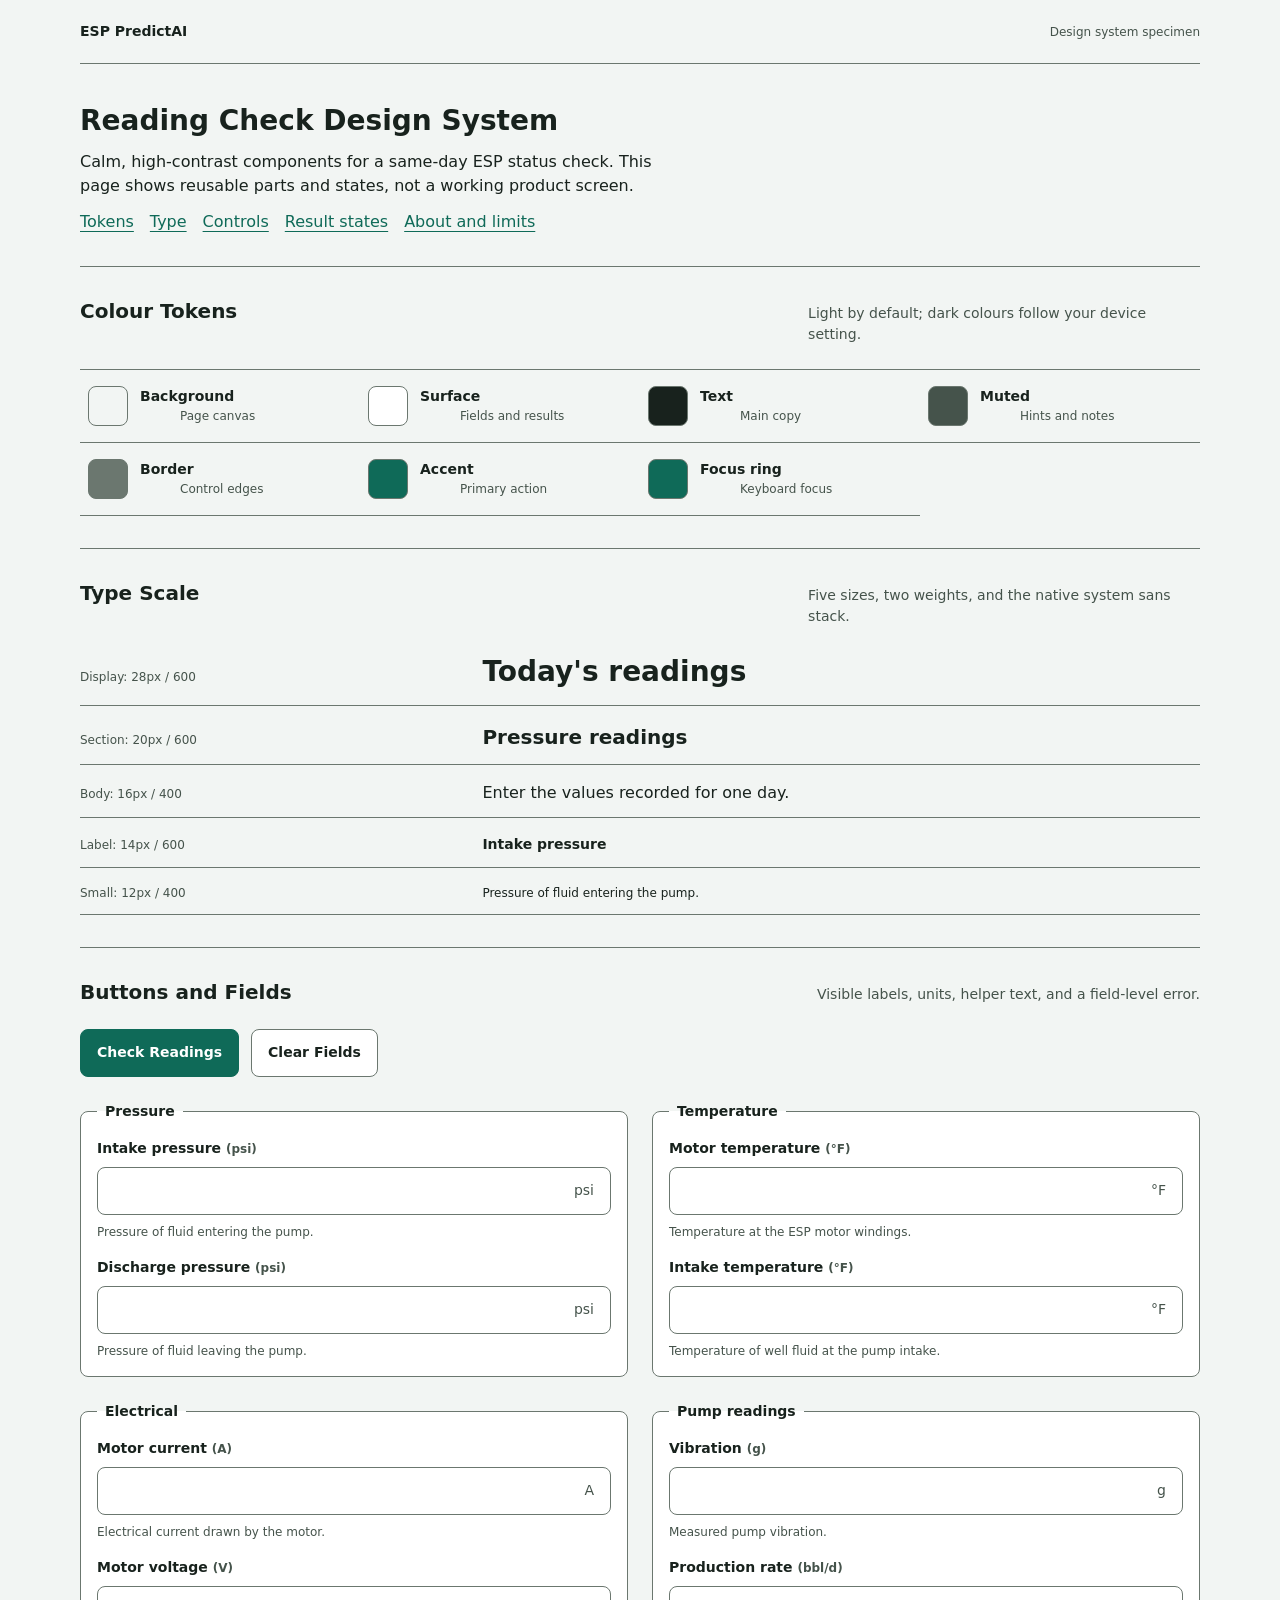
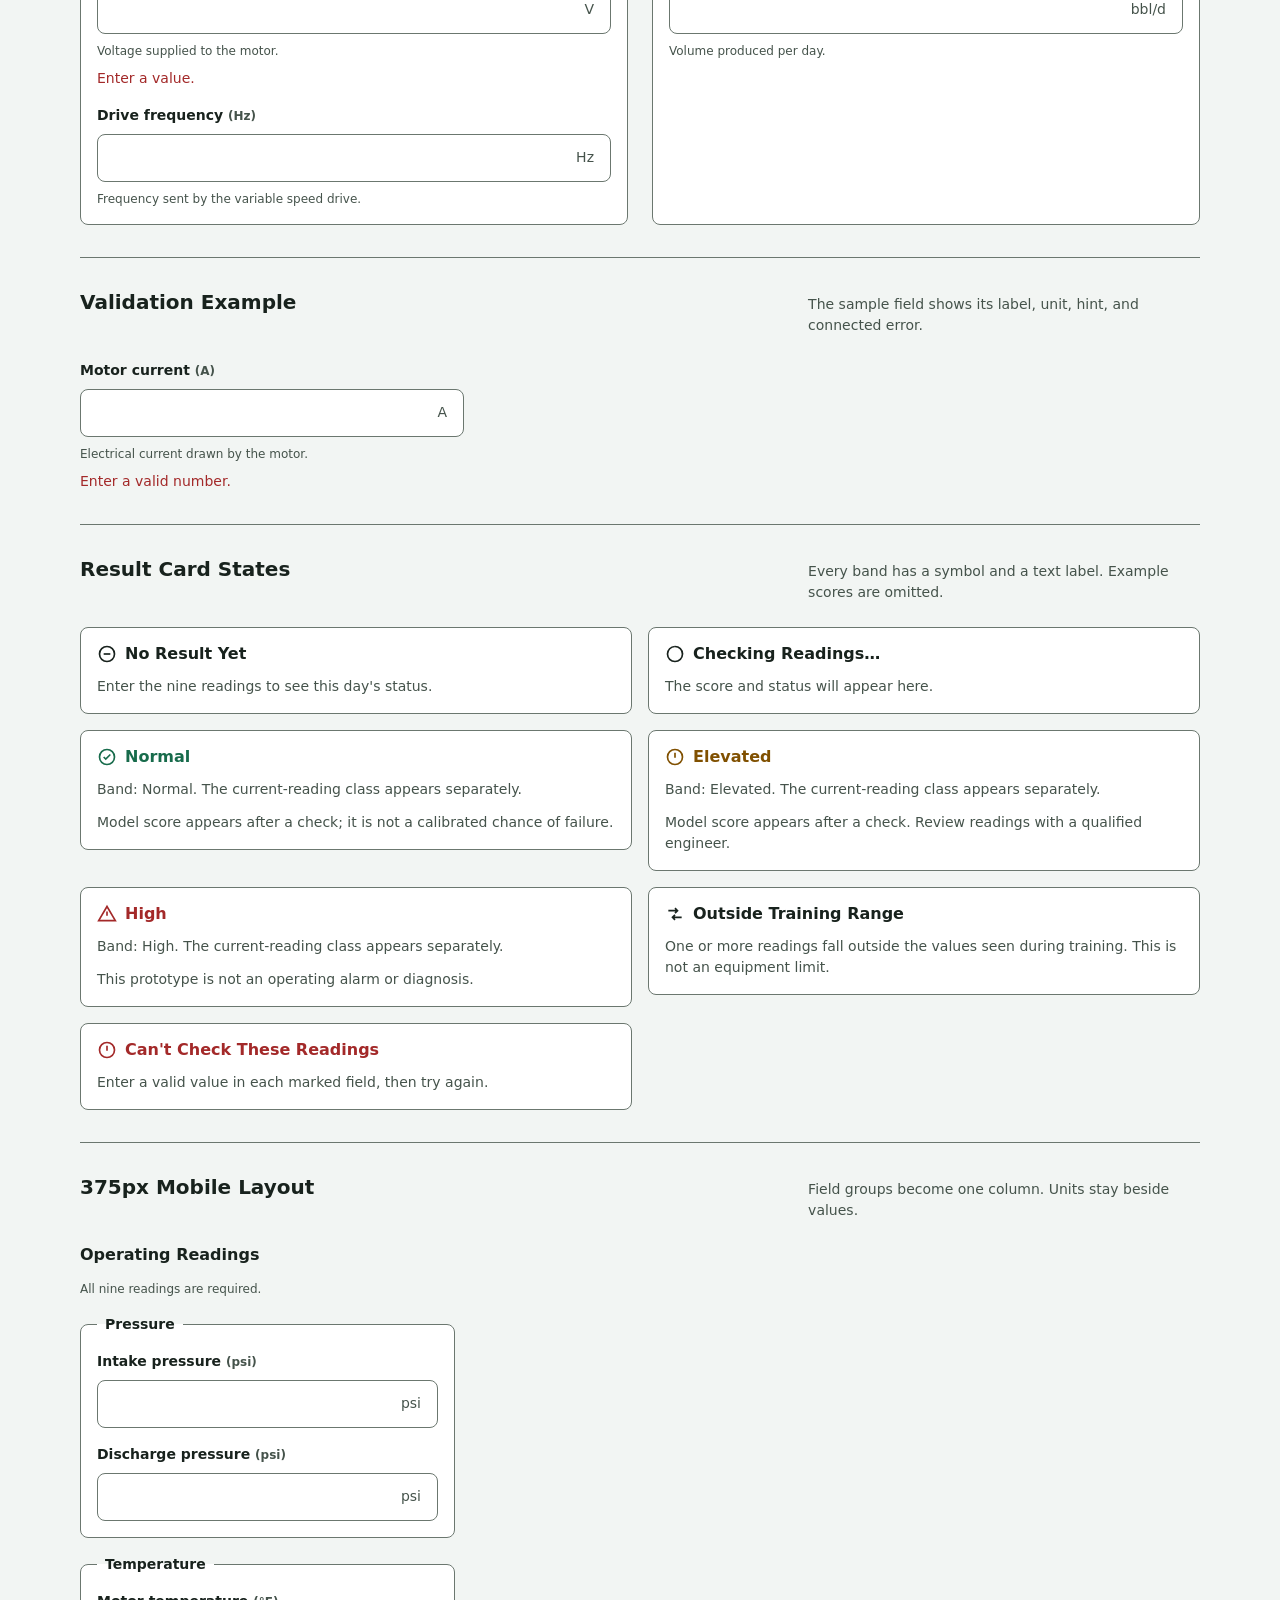
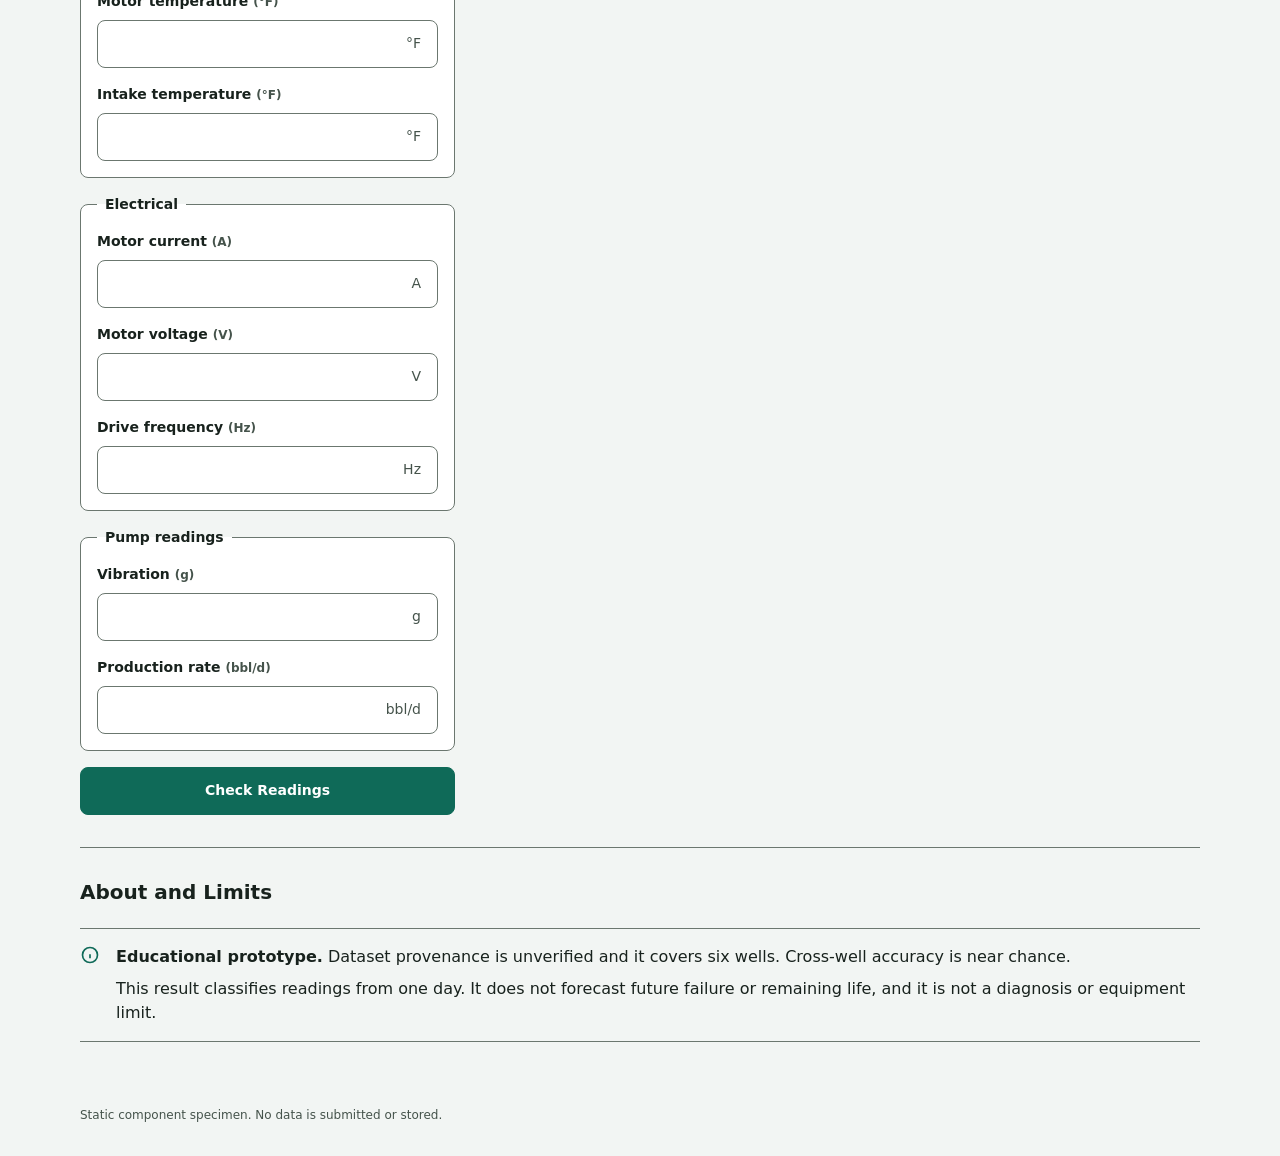
==== design-system/index.html @ 6d15f0f8 "Add ESP PredictAI design system" ====
<!doctype html>
<html lang="en">
<head>
  <meta charset="utf-8">
  <meta name="viewport" content="width=device-width, initial-scale=1">
  <meta name="theme-color" content="#F2F5F3" media="(prefers-color-scheme: light)">
  <meta name="theme-color" content="#121A16" media="(prefers-color-scheme: dark)">
  <title>ESP PredictAI design system</title>
  <link rel="stylesheet" href="tokens.css">
  <style>
    *,
    *::before,
    *::after {
      box-sizing: border-box;
    }

    html {
      min-width: 0;
      overflow-x: clip;
      scroll-behavior: auto;
    }

    body {
      min-width: 0;
      overflow-x: clip;
      margin: 0;
      background: var(--color-background);
      color: var(--color-text);
      font-family: var(--font-sans);
      font-size: var(--text-body);
      font-weight: var(--weight-regular);
      line-height: var(--leading-body);
    }

    a {
      color: var(--color-accent);
      text-underline-offset: var(--space-1);
    }

    a:hover {
      text-decoration-thickness: 2px;
    }

    .skip-link {
      position: absolute;
      z-index: 1;
      top: var(--space-2);
      left: var(--space-2);
      padding: var(--space-2) var(--space-3);
      border: var(--border-width) solid var(--color-border);
      border-radius: var(--radius-control);
      background: var(--color-surface);
      color: var(--color-text);
      transform: translateY(-160%);
    }

    .skip-link:focus-visible {
      transform: translateY(0);
    }

    a:focus-visible,
    button:focus-visible,
    input:focus-visible {
      outline: var(--focus-width) solid var(--color-focus-ring);
      outline-offset: var(--focus-offset);
    }

    h1,
    h2,
    h3,
    p {
      margin: 0;
    }

    strong {
      font-weight: var(--weight-semibold);
    }

    h1,
    h2,
    h3 {
      min-width: 0;
      overflow-wrap: break-word;
      font-weight: var(--weight-semibold);
      line-height: var(--leading-tight);
      text-wrap: balance;
    }

    h1 {
      font-size: var(--text-display);
    }

    h2 {
      font-size: var(--text-section);
    }

    h3 {
      font-size: var(--text-body);
    }

    .page-shell {
      width: min(100% - var(--space-8), 70rem);
      margin-inline: auto;
    }

    .site-header {
      display: flex;
      align-items: center;
      justify-content: space-between;
      gap: var(--space-4);
      min-height: 4rem;
      border-bottom: var(--border-width) solid var(--color-border);
    }

    .wordmark {
      color: var(--color-text);
      font-size: var(--text-label);
      font-weight: var(--weight-semibold);
      text-decoration: none;
    }

    .specimen-nav {
      display: flex;
      flex-wrap: wrap;
      gap: var(--space-4);
    }

    .header-note,
    .section-note,
    .hint,
    .token-value {
      color: var(--color-muted);
      font-size: var(--text-small);
    }

    .intro {
      display: grid;
      gap: var(--space-3);
      max-width: 42rem;
      padding-block: var(--space-10) var(--space-8);
    }

    .intro p {
      max-width: 60ch;
    }

    .section {
      padding-block: var(--space-8);
      border-top: var(--border-width) solid var(--color-border);
    }

    .section-heading {
      display: flex;
      align-items: baseline;
      justify-content: space-between;
      gap: var(--space-4);
      margin-bottom: var(--space-6);
    }

    .section-heading p {
      max-width: 44ch;
      color: var(--color-muted);
      font-size: var(--text-label);
    }

    .token-list {
      display: grid;
      grid-template-columns: repeat(4, minmax(0, 1fr));
      margin: 0;
      border-top: var(--border-width) solid var(--color-border);
    }

    .token-item {
      display: grid;
      grid-template-columns: 2.5rem minmax(0, 1fr);
      align-items: center;
      gap: var(--space-3);
      min-width: 0;
      padding: var(--space-4) var(--space-2);
      border-bottom: var(--border-width) solid var(--color-border);
    }

    .swatch {
      width: 2.5rem;
      aspect-ratio: 1;
      border: var(--border-width) solid var(--color-border);
      border-radius: var(--radius-control);
      background: var(--swatch-color);
    }

    .token-name {
      display: block;
      font-size: var(--text-label);
      font-weight: var(--weight-semibold);
      overflow-wrap: break-word;
    }

    .type-list {
      display: grid;
      gap: var(--space-4);
      margin: 0;
      padding: 0;
      list-style: none;
    }

    .type-row {
      display: grid;
      grid-template-columns: minmax(7rem, 0.7fr) minmax(0, 1.3fr);
      align-items: baseline;
      gap: var(--space-4);
      padding-bottom: var(--space-3);
      border-bottom: var(--border-width) solid var(--color-border);
    }

    .type-meta {
      color: var(--color-muted);
      font-size: var(--text-small);
    }

    .sample-display { font-size: var(--text-display); font-weight: var(--weight-semibold); }
    .sample-section { font-size: var(--text-section); font-weight: var(--weight-semibold); }
    .sample-body { font-size: var(--text-body); font-weight: var(--weight-regular); }
    .sample-label { font-size: var(--text-label); font-weight: var(--weight-semibold); }
    .sample-small { font-size: var(--text-small); font-weight: var(--weight-regular); }

    .button-row {
      display: flex;
      flex-wrap: wrap;
      gap: var(--space-3);
    }

    .button {
      display: inline-flex;
      align-items: center;
      justify-content: center;
      min-height: 3rem;
      padding: var(--space-3) var(--space-4);
      border: var(--border-width) solid var(--color-border);
      border-radius: var(--radius-control);
      background: var(--color-surface);
      color: var(--color-text);
      font: var(--weight-semibold) var(--text-label)/var(--leading-body) var(--font-sans);
      text-align: center;
      text-decoration: none;
      cursor: pointer;
      transition: background-color var(--motion-fast) var(--ease-standard),
        border-color var(--motion-fast) var(--ease-standard);
      touch-action: manipulation;
      -webkit-tap-highlight-color: transparent;
    }

    .button:hover {
      border-color: var(--color-text);
      background: var(--color-background);
    }

    .button:active {
      border-color: var(--color-text);
      transform: translateY(1px);
    }

    .button--primary {
      border-color: var(--color-accent);
      background: var(--color-accent);
      color: var(--color-on-accent);
    }

    .button--primary:hover {
      border-color: var(--color-text);
      background: var(--color-accent);
    }

    .field-groups {
      display: grid;
      grid-template-columns: repeat(2, minmax(0, 1fr));
      gap: var(--space-6);
    }

    .field-group {
      min-width: 0;
      margin: 0;
      padding: var(--space-4);
      border: var(--border-width) solid var(--color-border);
      border-radius: var(--radius-surface);
      background: var(--color-surface);
    }

    .field-group legend {
      padding-inline: var(--space-2);
      font-size: var(--text-label);
      font-weight: var(--weight-semibold);
    }

    .group-fields {
      display: grid;
      gap: var(--space-4);
    }

    .field {
      display: grid;
      gap: var(--space-2);
      min-width: 0;
    }

    .field label {
      font-size: var(--text-label);
      font-weight: var(--weight-semibold);
    }

    .unit-control {
      display: grid;
      grid-template-columns: minmax(0, 1fr) auto;
      align-items: center;
      min-height: 3rem;
      border: var(--border-width) solid var(--color-border);
      border-radius: var(--radius-control);
      background: var(--color-surface);
    }

    .unit-control:focus-within {
      border-color: var(--color-focus-ring);
    }

    .unit-control input {
      width: 100%;
      min-width: 0;
      height: 100%;
      padding: var(--space-3) var(--space-4);
      border: 0;
      border-radius: var(--radius-control);
      outline: 0;
      background: transparent;
      color: var(--color-text);
      font: var(--weight-regular) var(--text-body)/var(--leading-body) var(--font-sans);
      font-variant-numeric: tabular-nums;
    }

    .unit-control input:focus-visible {
      outline: var(--focus-width) solid var(--color-focus-ring);
      outline-offset: calc(-1 * var(--focus-width));
    }

    .unit {
      padding-inline: var(--space-4);
      color: var(--color-muted);
      font-size: var(--text-label);
    }

    .field-error {
      color: var(--color-error);
      font-size: var(--text-label);
    }

    .field-error:empty {
      display: none;
    }

    .risk-list {
      display: grid;
      grid-template-columns: repeat(2, minmax(0, 1fr));
      gap: var(--space-4);
      margin: 0;
      padding: 0;
      list-style: none;
    }

    .result-state {
      display: grid;
      gap: var(--space-3);
      min-width: 0;
      padding: var(--space-4);
      border: var(--border-width) solid var(--color-border);
      border-radius: var(--radius-surface);
      background: var(--color-surface);
    }

    .state-heading {
      display: flex;
      align-items: center;
      gap: var(--space-2);
    }

    .state-heading svg,
    .state-icon {
      flex: 0 0 auto;
      width: 1.25rem;
      height: 1.25rem;
    }

    .state-copy {
      color: var(--color-muted);
      font-size: var(--text-label);
    }

    .risk--normal .state-heading { color: var(--color-risk-normal); }
    .risk--elevated .state-heading { color: var(--color-risk-elevated); }
    .risk--high .state-heading { color: var(--color-risk-high); }
    .state-heading h3 { color: currentColor; }

    .loading-icon {
      animation: turn 900ms linear infinite;
      transform-origin: center;
    }

    @keyframes turn {
      to { transform: rotate(1turn); }
    }

    .notice {
      display: grid;
      grid-template-columns: 1.5rem minmax(0, 1fr);
      align-items: start;
      gap: var(--space-3);
      padding-block: var(--space-4);
      border-top: var(--border-width) solid var(--color-border);
      border-bottom: var(--border-width) solid var(--color-border);
    }

    .notice svg {
      width: 1.25rem;
      height: 1.25rem;
      color: var(--color-accent);
    }

    .notice p + p {
      margin-top: var(--space-2);
    }

    .mobile-preview {
      width: min(100%, 23.4375rem);
    }

    .mobile-preview-inner {
      display: grid;
      gap: var(--space-4);
    }

    .state-heading--error {
      color: var(--color-error);
    }

    .mobile-preview .field-groups {
      grid-template-columns: minmax(0, 1fr);
      gap: var(--space-4);
    }

    .footer-note {
      padding-block: var(--space-8);
      color: var(--color-muted);
      font-size: var(--text-small);
    }

    @media (max-width: 48rem) {
      .token-list {
        grid-template-columns: repeat(2, minmax(0, 1fr));
      }

      .section-heading {
        align-items: start;
        flex-direction: column;
      }
    }

    @media (max-width: 40rem) {
      .page-shell {
        width: min(100% - var(--space-6), 70rem);
      }

      .site-header {
        align-items: start;
        flex-direction: column;
        justify-content: center;
        gap: var(--space-1);
        min-height: 4.5rem;
      }

      .intro {
        padding-block: var(--space-8) var(--space-6);
      }

      .field-groups,
      .risk-list {
        grid-template-columns: minmax(0, 1fr);
      }

      .type-row {
        grid-template-columns: minmax(0, 1fr);
        gap: var(--space-1);
      }
    }

    @media (prefers-reduced-motion: reduce) {
      *,
      *::before,
      *::after {
        scroll-behavior: auto !important;
        animation-duration: 0.01ms !important;
        animation-iteration-count: 1 !important;
        transition-duration: 0.01ms !important;
      }
    }
  </style>
</head>
<body>
  <a class="skip-link" href="#main">Skip to main content</a>
  <header class="site-header page-shell">
    <a class="wordmark" href="#main">ESP PredictAI</a>
    <p class="header-note">Design system specimen</p>
  </header>

  <main id="main" class="page-shell">
    <section class="intro" aria-labelledby="page-title">
      <h1 id="page-title">Reading Check Design System</h1>
      <p>Calm, high-contrast components for a same-day ESP status check. This page shows reusable parts and states, not a working product screen.</p>
      <nav class="specimen-nav" aria-label="Specimen sections">
        <a href="#tokens">Tokens</a><a href="#type">Type</a><a href="#controls">Controls</a><a href="#results">Result states</a><a href="#limits">About and limits</a>
      </nav>
    </section>

    <section id="tokens" class="section" aria-labelledby="tokens-title">
      <div class="section-heading">
        <h2 id="tokens-title">Colour Tokens</h2>
        <p>Light by default; dark colours follow your device setting.</p>
      </div>
      <dl class="token-list">
        <div class="token-item"><span class="swatch" style="--swatch-color:var(--color-background)" aria-hidden="true"></span><div><dt class="token-name">Background</dt><dd class="token-value">Page canvas</dd></div></div>
        <div class="token-item"><span class="swatch" style="--swatch-color:var(--color-surface)" aria-hidden="true"></span><div><dt class="token-name">Surface</dt><dd class="token-value">Fields and results</dd></div></div>
        <div class="token-item"><span class="swatch" style="--swatch-color:var(--color-text)" aria-hidden="true"></span><div><dt class="token-name">Text</dt><dd class="token-value">Main copy</dd></div></div>
        <div class="token-item"><span class="swatch" style="--swatch-color:var(--color-muted)" aria-hidden="true"></span><div><dt class="token-name">Muted</dt><dd class="token-value">Hints and notes</dd></div></div>
        <div class="token-item"><span class="swatch" style="--swatch-color:var(--color-border)" aria-hidden="true"></span><div><dt class="token-name">Border</dt><dd class="token-value">Control edges</dd></div></div>
        <div class="token-item"><span class="swatch" style="--swatch-color:var(--color-accent)" aria-hidden="true"></span><div><dt class="token-name">Accent</dt><dd class="token-value">Primary action</dd></div></div>
        <div class="token-item"><span class="swatch" style="--swatch-color:var(--color-focus-ring)" aria-hidden="true"></span><div><dt class="token-name">Focus ring</dt><dd class="token-value">Keyboard focus</dd></div></div>
      </dl>
    </section>

    <section id="type" class="section" aria-labelledby="type-title">
      <div class="section-heading">
        <h2 id="type-title">Type Scale</h2>
        <p>Five sizes, two weights, and the native system sans stack.</p>
      </div>
      <ul class="type-list">
        <li class="type-row"><span class="type-meta">Display: 28px / 600</span><span class="sample-display">Today's readings</span></li>
        <li class="type-row"><span class="type-meta">Section: 20px / 600</span><span class="sample-section">Pressure readings</span></li>
        <li class="type-row"><span class="type-meta">Body: 16px / 400</span><span class="sample-body">Enter the values recorded for one day.</span></li>
        <li class="type-row"><span class="type-meta">Label: 14px / 600</span><span class="sample-label">Intake pressure</span></li>
        <li class="type-row"><span class="type-meta">Small: 12px / 400</span><span class="sample-small">Pressure of fluid entering the pump.</span></li>
      </ul>
    </section>

    <section id="controls" class="section" aria-labelledby="controls-title">
      <div class="section-heading">
        <h2 id="controls-title">Buttons and Fields</h2>
        <p>Visible labels, units, helper text, and a field-level error.</p>
      </div>
      <div class="button-row" aria-label="Button examples">
        <button class="button button--primary" type="button">Check Readings</button>
        <button class="button" type="button">Clear Fields</button>
      </div>

      <div class="field-groups" style="margin-top:var(--space-6)">
        <fieldset class="field-group">
          <legend>Pressure</legend>
          <div class="group-fields">
            <div class="field">
              <label for="intake-pressure">Intake pressure <span class="hint">(psi)</span></label>
              <div class="unit-control"><input id="intake-pressure" name="intake_pressure" type="number" inputmode="decimal" step="any" autocomplete="off" required aria-required="true" aria-describedby="intake-hint"><span class="unit" aria-hidden="true">psi</span></div>
              <p class="hint" id="intake-hint">Pressure of fluid entering the pump.</p>
            </div>
            <div class="field">
              <label for="discharge-pressure">Discharge pressure <span class="hint">(psi)</span></label>
              <div class="unit-control"><input id="discharge-pressure" name="discharge_pressure" type="number" inputmode="decimal" step="any" autocomplete="off" required aria-required="true" aria-describedby="discharge-hint"><span class="unit" aria-hidden="true">psi</span></div>
              <p class="hint" id="discharge-hint">Pressure of fluid leaving the pump.</p>
            </div>
          </div>
        </fieldset>

        <fieldset class="field-group">
          <legend>Temperature</legend>
          <div class="group-fields">
            <div class="field">
              <label for="motor-temperature">Motor temperature <span class="hint">(°F)</span></label>
              <div class="unit-control"><input id="motor-temperature" name="motor_temperature" type="number" inputmode="decimal" step="any" autocomplete="off" required aria-required="true" aria-describedby="motor-temp-hint"><span class="unit" aria-hidden="true">°F</span></div>
              <p class="hint" id="motor-temp-hint">Temperature at the ESP motor windings.</p>
            </div>
            <div class="field">
              <label for="intake-temperature">Intake temperature <span class="hint">(°F)</span></label>
              <div class="unit-control"><input id="intake-temperature" name="intake_temperature" type="number" inputmode="decimal" step="any" autocomplete="off" required aria-required="true" aria-describedby="intake-temp-hint"><span class="unit" aria-hidden="true">°F</span></div>
              <p class="hint" id="intake-temp-hint">Temperature of well fluid at the pump intake.</p>
            </div>
          </div>
        </fieldset>

        <fieldset class="field-group">
          <legend>Electrical</legend>
          <div class="group-fields">
            <div class="field">
              <label for="motor-current">Motor current <span class="hint">(A)</span></label>
              <div class="unit-control"><input id="motor-current" name="motor_amps" type="number" inputmode="decimal" step="any" autocomplete="off" required aria-required="true" aria-describedby="motor-current-hint"><span class="unit" aria-hidden="true">A</span></div>
              <p class="hint" id="motor-current-hint">Electrical current drawn by the motor.</p>
            </div>
            <div class="field">
              <label for="motor-voltage">Motor voltage <span class="hint">(V)</span></label>
              <div class="unit-control"><input id="motor-voltage" name="motor_volt" type="number" inputmode="decimal" step="any" autocomplete="off" required aria-required="true" aria-invalid="true" aria-describedby="motor-voltage-hint motor-voltage-error"><span class="unit" aria-hidden="true">V</span></div>
              <p class="hint" id="motor-voltage-hint">Voltage supplied to the motor.</p>
              <p class="field-error" id="motor-voltage-error">Enter a value.</p>
            </div>
            <div class="field">
              <label for="frequency">Drive frequency <span class="hint">(Hz)</span></label>
              <div class="unit-control"><input id="frequency" name="frequency" type="number" inputmode="decimal" step="any" autocomplete="off" required aria-required="true" aria-describedby="frequency-hint"><span class="unit" aria-hidden="true">Hz</span></div>
              <p class="hint" id="frequency-hint">Frequency sent by the variable speed drive.</p>
            </div>
          </div>
        </fieldset>

        <fieldset class="field-group">
          <legend>Pump readings</legend>
          <div class="group-fields">
            <div class="field">
              <label for="vibration">Vibration <span class="hint">(g)</span></label>
              <div class="unit-control"><input id="vibration" name="vibration" type="number" inputmode="decimal" step="any" autocomplete="off" required aria-required="true" aria-describedby="vibration-hint"><span class="unit" aria-hidden="true">g</span></div>
              <p class="hint" id="vibration-hint">Measured pump vibration.</p>
            </div>
            <div class="field">
              <label for="production">Production rate <span class="hint">(bbl/d)</span></label>
              <div class="unit-control"><input id="production" name="production" type="number" inputmode="decimal" step="any" autocomplete="off" required aria-required="true" aria-describedby="production-hint"><span class="unit" aria-hidden="true">bbl/d</span></div>
              <p class="hint" id="production-hint">Volume produced per day.</p>
            </div>
          </div>
        </fieldset>
      </div>
    </section>

    <section class="section" aria-labelledby="sample-error-title">
      <div class="section-heading">
        <h2 id="sample-error-title">Validation Example</h2>
        <p>The sample field shows its label, unit, hint, and connected error.</p>
      </div>
      <div class="field" style="max-width:24rem">
        <label for="sample-amps">Motor current <span class="hint">(A)</span></label>
        <div class="unit-control"><input id="sample-amps" name="sample_motor_amps" type="number" inputmode="decimal" step="any" autocomplete="off" aria-invalid="true" aria-describedby="sample-amps-hint sample-amps-error"><span class="unit" aria-hidden="true">A</span></div>
        <p class="hint" id="sample-amps-hint">Electrical current drawn by the motor.</p>
        <p class="field-error" id="sample-amps-error">Enter a valid number.</p>
      </div>
    </section>

    <section id="results" class="section" aria-labelledby="results-title">
      <div class="section-heading">
        <h2 id="results-title">Result Card States</h2>
        <p>Every band has a symbol and a text label. Example scores are omitted.</p>
      </div>
      <ul class="risk-list">
        <li><article class="result-state">
          <div class="state-heading"><svg class="state-icon" viewBox="0 0 24 24" fill="none" stroke="currentColor" stroke-width="2" aria-hidden="true" focusable="false"><circle cx="12" cy="12" r="9"></circle><path d="M8 12h8"></path></svg><h3>No Result Yet</h3></div>
          <p class="state-copy">Enter the nine readings to see this day's status.</p>
        </article></li>
        <li><article class="result-state">
          <div class="state-heading"><svg class="state-icon loading-icon" viewBox="0 0 24 24" fill="none" stroke="currentColor" stroke-width="2" aria-hidden="true" focusable="false"><circle cx="12" cy="12" r="9" stroke-dasharray="42 14"></circle><path d="M21 12a9 9 0 0 0-9-9"></path></svg><h3>Checking Readings…</h3></div>
          <p class="state-copy">The score and status will appear here.</p>
        </article></li>
        <li><article class="result-state risk--normal">
          <div class="state-heading"><svg class="state-icon" viewBox="0 0 24 24" fill="none" stroke="currentColor" stroke-width="2" aria-hidden="true" focusable="false"><circle cx="12" cy="12" r="9"></circle><path d="m8 12 2.5 2.5L16 9"></path></svg><h3>Normal</h3></div>
          <p class="state-copy">Band: Normal. The current-reading class appears separately.</p>
          <p class="state-copy">Model score appears after a check; it is not a calibrated chance of failure.</p>
        </article></li>
        <li><article class="result-state risk--elevated">
          <div class="state-heading"><svg class="state-icon" viewBox="0 0 24 24" fill="none" stroke="currentColor" stroke-width="2" aria-hidden="true" focusable="false"><circle cx="12" cy="12" r="9"></circle><path d="M12 7v6"></path><path d="M12 16h.01"></path></svg><h3>Elevated</h3></div>
          <p class="state-copy">Band: Elevated. The current-reading class appears separately.</p>
          <p class="state-copy">Model score appears after a check. Review readings with a qualified engineer.</p>
        </article></li>
        <li><article class="result-state risk--high">
          <div class="state-heading"><svg class="state-icon" viewBox="0 0 24 24" fill="none" stroke="currentColor" stroke-width="2" aria-hidden="true" focusable="false"><path d="M12 3 22 20H2L12 3Z"></path><path d="M12 9v5"></path><path d="M12 17h.01"></path></svg><h3>High</h3></div>
          <p class="state-copy">Band: High. The current-reading class appears separately.</p>
          <p class="state-copy">This prototype is not an operating alarm or diagnosis.</p>
        </article></li>
        <li><article class="result-state">
          <div class="state-heading"><svg class="state-icon" viewBox="0 0 24 24" fill="none" stroke="currentColor" stroke-width="2" aria-hidden="true" focusable="false"><path d="M4 8h11M12 5l3 3-3 3M20 16H9m3-3-3 3 3 3"></path></svg><h3>Outside Training Range</h3></div>
          <p class="state-copy">One or more readings fall outside the values seen during training. This is not an equipment limit.</p>
        </article></li>
        <li><article class="result-state">
          <div class="state-heading state-heading--error"><svg class="state-icon" viewBox="0 0 24 24" fill="none" stroke="currentColor" stroke-width="2" aria-hidden="true" focusable="false"><circle cx="12" cy="12" r="9"></circle><path d="M12 7v6"></path><path d="M12 16h.01"></path></svg><h3>Can't Check These Readings</h3></div>
          <p class="state-copy">Enter a valid value in each marked field, then try again.</p>
        </article></li>
      </ul>
    </section>

    <section class="section" aria-labelledby="mobile-title">
      <div class="section-heading">
        <h2 id="mobile-title">375px Mobile Layout</h2>
        <p>Field groups become one column. Units stay beside values.</p>
      </div>
      <div class="mobile-preview">
        <div class="mobile-preview-inner">
          <h3>Operating Readings</h3>
          <p class="hint">All nine readings are required.</p>
          <div class="field-groups">
            <fieldset class="field-group">
              <legend>Pressure</legend>
              <div class="group-fields">
                <div class="field"><label for="mobile-intake">Intake pressure <span class="hint">(psi)</span></label><div class="unit-control"><input id="mobile-intake" name="mobile_intake_pressure" type="number" inputmode="decimal" step="any" autocomplete="off" required aria-required="true"><span class="unit" aria-hidden="true">psi</span></div></div>
                <div class="field"><label for="mobile-discharge">Discharge pressure <span class="hint">(psi)</span></label><div class="unit-control"><input id="mobile-discharge" name="mobile_discharge_pressure" type="number" inputmode="decimal" step="any" autocomplete="off" required aria-required="true"><span class="unit" aria-hidden="true">psi</span></div></div>
              </div>
            </fieldset>
            <fieldset class="field-group">
              <legend>Temperature</legend>
              <div class="group-fields">
                <div class="field"><label for="mobile-motor-temperature">Motor temperature <span class="hint">(°F)</span></label><div class="unit-control"><input id="mobile-motor-temperature" name="mobile_motor_temperature" type="number" inputmode="decimal" step="any" autocomplete="off" required aria-required="true"><span class="unit" aria-hidden="true">°F</span></div></div>
                <div class="field"><label for="mobile-intake-temperature">Intake temperature <span class="hint">(°F)</span></label><div class="unit-control"><input id="mobile-intake-temperature" name="mobile_intake_temperature" type="number" inputmode="decimal" step="any" autocomplete="off" required aria-required="true"><span class="unit" aria-hidden="true">°F</span></div></div>
              </div>
            </fieldset>
            <fieldset class="field-group">
              <legend>Electrical</legend>
              <div class="group-fields">
                <div class="field"><label for="mobile-current">Motor current <span class="hint">(A)</span></label><div class="unit-control"><input id="mobile-current" name="mobile_motor_amps" type="number" inputmode="decimal" step="any" autocomplete="off" required aria-required="true"><span class="unit" aria-hidden="true">A</span></div></div>
                <div class="field"><label for="mobile-voltage">Motor voltage <span class="hint">(V)</span></label><div class="unit-control"><input id="mobile-voltage" name="mobile_motor_volt" type="number" inputmode="decimal" step="any" autocomplete="off" required aria-required="true"><span class="unit" aria-hidden="true">V</span></div></div>
                <div class="field"><label for="mobile-frequency">Drive frequency <span class="hint">(Hz)</span></label><div class="unit-control"><input id="mobile-frequency" name="mobile_frequency" type="number" inputmode="decimal" step="any" autocomplete="off" required aria-required="true"><span class="unit" aria-hidden="true">Hz</span></div></div>
              </div>
            </fieldset>
            <fieldset class="field-group">
              <legend>Pump readings</legend>
              <div class="group-fields">
                <div class="field"><label for="mobile-vibration">Vibration <span class="hint">(g)</span></label><div class="unit-control"><input id="mobile-vibration" name="mobile_vibration" type="number" inputmode="decimal" step="any" autocomplete="off" required aria-required="true"><span class="unit" aria-hidden="true">g</span></div></div>
                <div class="field"><label for="mobile-production">Production rate <span class="hint">(bbl/d)</span></label><div class="unit-control"><input id="mobile-production" name="mobile_production" type="number" inputmode="decimal" step="any" autocomplete="off" required aria-required="true"><span class="unit" aria-hidden="true">bbl/d</span></div></div>
              </div>
            </fieldset>
            <button class="button button--primary" type="button">Check Readings</button>
          </div>
        </div>
      </div>
    </section>

    <section id="limits" class="section" aria-labelledby="limits-title">
      <div class="section-heading">
        <h2 id="limits-title">About and Limits</h2>
      </div>
      <aside class="notice" aria-label="Educational prototype notice">
        <svg viewBox="0 0 24 24" fill="none" stroke="currentColor" stroke-width="2" aria-hidden="true" focusable="false"><circle cx="12" cy="12" r="9"></circle><path d="M12 11v5"></path><path d="M12 8h.01"></path></svg>
        <div>
          <p><strong>Educational prototype.</strong> Dataset provenance is unverified and it covers six wells. Cross-well accuracy is near chance.</p>
          <p>This result classifies readings from one day. It does not forecast future failure or remaining life, and it is not a diagnosis or equipment limit.</p>
        </div>
      </aside>
    </section>
  </main>

  <footer class="page-shell footer-note">
    Static component specimen. No data is submitted or stored.
  </footer>
</body>
</html>
---- design-system/tokens.css ----
/* Hallmark · v2.0.0 · genre: modern-minimal · shape: component playground · theme: Coral (manual) */
/* Critique: keep the component specimen calm, factual, and useful without invented result data. */
/* Waivers: static previews replace interactive code-copy blocks; Node is unavailable for the CLI. */

:root {
  color-scheme: light;

  /* Colour roles: light theme */
  --color-background: #F2F5F3;
  --color-surface: #FFFFFF;
  --color-text: #18221D;
  --color-muted: #45534B;
  --color-border: #6B776F;
  --color-accent: #0F6A58;
  --color-focus-ring: #0F6A58;
  --color-on-accent: #FFFFFF;

  /* Risk signals pair colour with an inline icon and a visible label. */
  --color-risk-normal: #176B4B;
  --color-risk-elevated: #805000;
  --color-risk-high: #A32929;
  --color-error: #A32929;

  /* System font stack; five sizes and two weights. */
  --font-sans: system-ui, -apple-system, BlinkMacSystemFont, "Segoe UI", sans-serif;
  --text-small: 0.75rem;
  --text-label: 0.875rem;
  --text-body: 1rem;
  --text-section: 1.25rem;
  --text-display: 1.75rem;
  --weight-regular: 400;
  --weight-semibold: 600;
  --leading-body: 1.5;
  --leading-tight: 1.2;

  /* 4/8 spacing scale. */
  --space-1: 0.25rem;
  --space-2: 0.5rem;
  --space-3: 0.75rem;
  --space-4: 1rem;
  --space-6: 1.5rem;
  --space-8: 2rem;
  --space-10: 2.5rem;
  --space-12: 3rem;

  --radius-control: 0.5rem;
  --radius-surface: 0.5rem;
  --border-width: 1px;
  --focus-width: 3px;
  --focus-offset: 2px;
  --shadow-rest: none;
  --motion-fast: 140ms;
  --motion-standard: 180ms;
  --ease-standard: cubic-bezier(0.2, 0, 0, 1);
}

@media (prefers-color-scheme: dark) {
  :root {
    color-scheme: dark;
    --color-background: #121A16;
    --color-surface: #1B2520;
    --color-text: #F2F6F3;
    --color-muted: #B9C5BE;
    --color-border: #748279;
    --color-accent: #83DFC6;
    --color-focus-ring: #83DFC6;
    --color-on-accent: #13211B;
    --color-risk-normal: #7FE0B1;
    --color-risk-elevated: #FFD184;
    --color-risk-high: #FFA19B;
    --color-error: #FFA19B;
  }
}

@media (prefers-reduced-motion: reduce) {
  :root {
    --motion-fast: 0ms;
    --motion-standard: 0ms;
  }
}
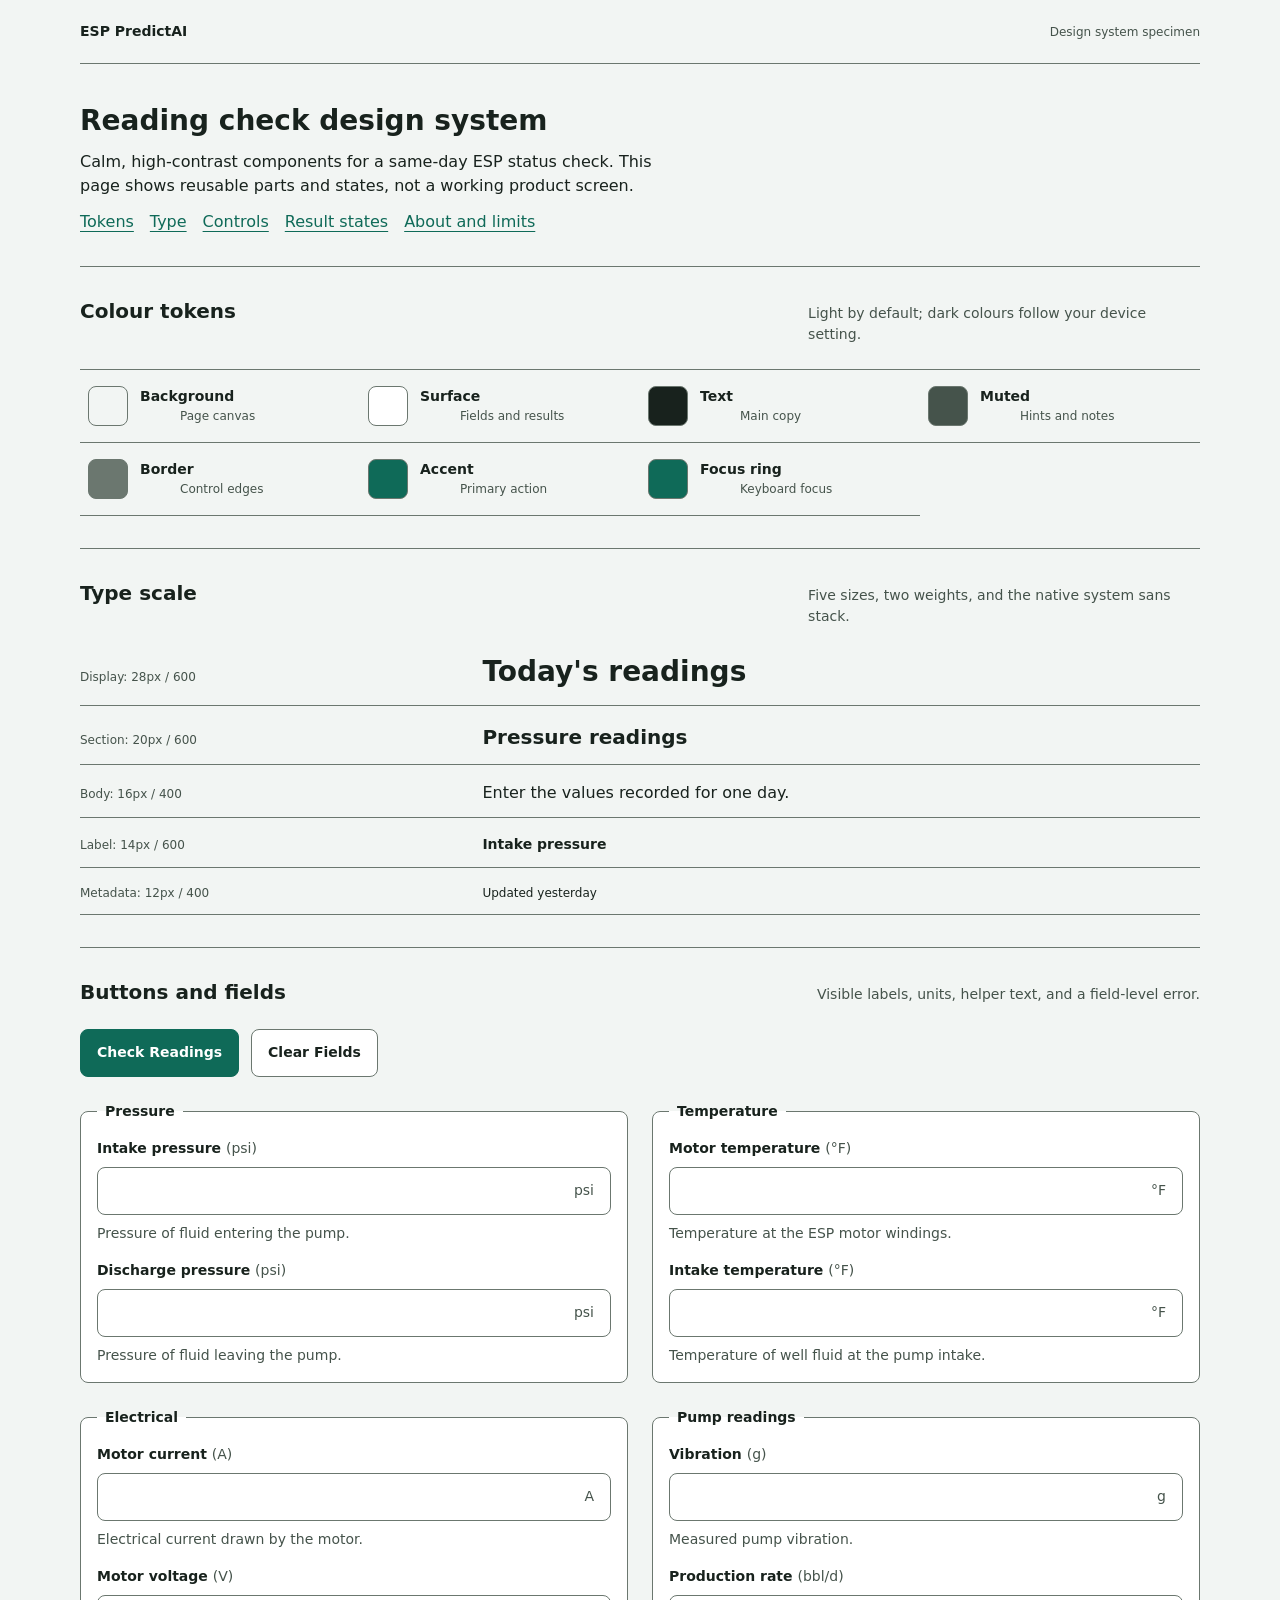
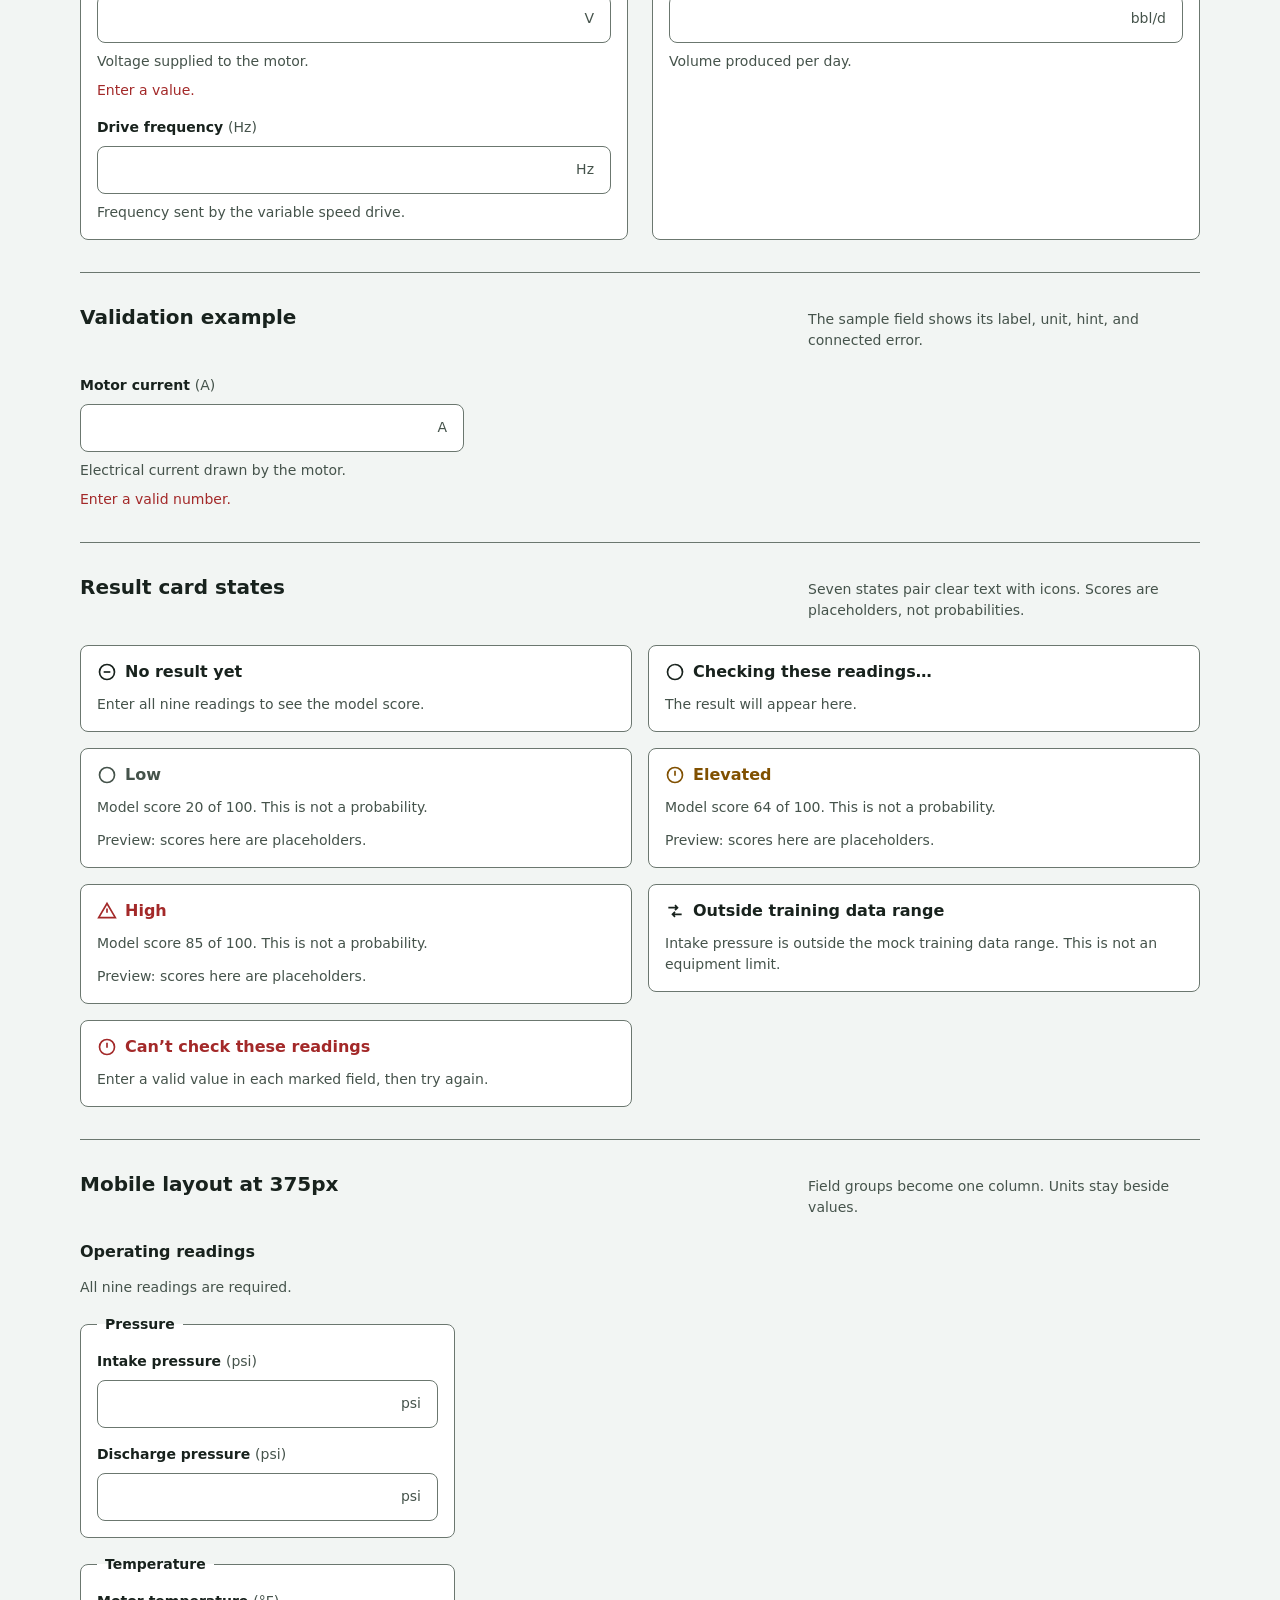
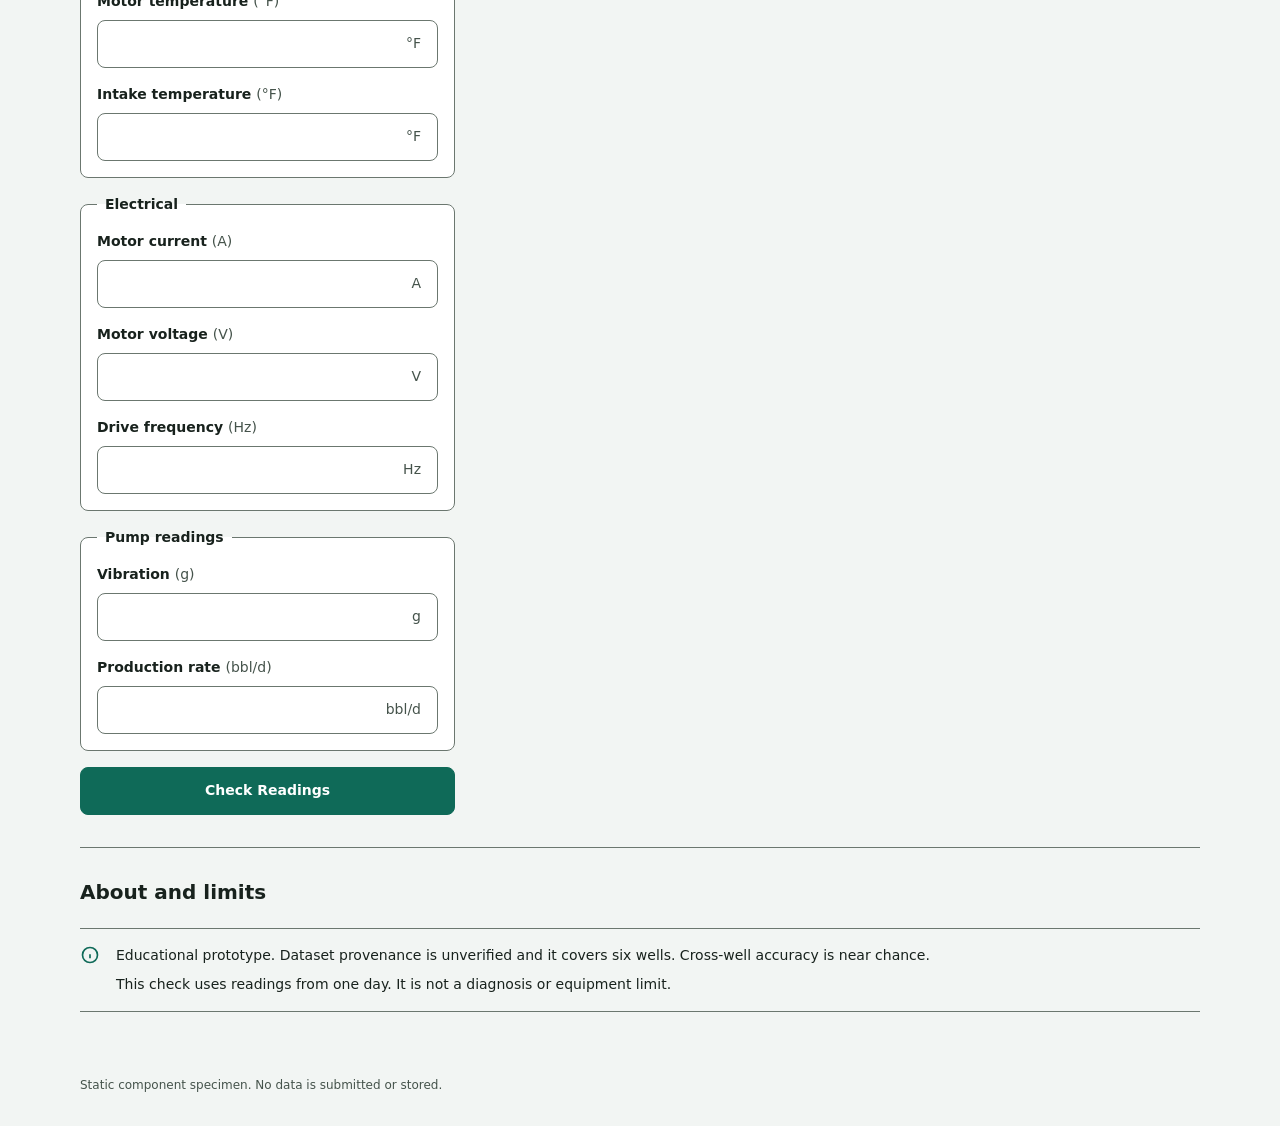
==== commit 79785d6a: "Apply design corrections" ====
--- a/design-system/index.html
+++ b/design-system/index.html
@@ -126,11 +126,18 @@
     }
 
     .header-note,
-    .section-note,
-    .hint,
-    .token-value {
+    .token-value,
+    .type-meta,
+    .footer-note {
       color: var(--color-muted);
       font-size: var(--text-small);
+    }
+
+    .section-note,
+    .hint {
+      color: var(--color-muted);
+      font-size: var(--text-label);
+      font-weight: var(--weight-regular);
     }
 
     .intro {
@@ -262,7 +269,7 @@
     .button--primary {
       border-color: var(--color-accent);
       background: var(--color-accent);
-      color: var(--color-on-accent);
+      color: var(--color-accent-ink);
     }
 
     .button--primary:hover {
@@ -392,7 +399,7 @@
       font-size: var(--text-label);
     }
 
-    .risk--normal .state-heading { color: var(--color-risk-normal); }
+    .risk--low .state-heading { color: var(--color-risk-low); }
     .risk--elevated .state-heading { color: var(--color-risk-elevated); }
     .risk--high .state-heading { color: var(--color-risk-high); }
     .state-heading h3 { color: currentColor; }
@@ -414,6 +421,8 @@
       padding-block: var(--space-4);
       border-top: var(--border-width) solid var(--color-border);
       border-bottom: var(--border-width) solid var(--color-border);
+      font-size: var(--text-label);
+      font-weight: var(--weight-regular);
     }
 
     .notice svg {
@@ -424,6 +433,10 @@
 
     .notice p + p {
       margin-top: var(--space-2);
+    }
+
+    .notice strong {
+      font-weight: var(--weight-regular);
     }
 
     .mobile-preview {
@@ -510,7 +523,7 @@
 
   <main id="main" class="page-shell">
     <section class="intro" aria-labelledby="page-title">
-      <h1 id="page-title">Reading Check Design System</h1>
+  <h1 id="page-title">Reading check design system</h1>
       <p>Calm, high-contrast components for a same-day ESP status check. This page shows reusable parts and states, not a working product screen.</p>
       <nav class="specimen-nav" aria-label="Specimen sections">
         <a href="#tokens">Tokens</a><a href="#type">Type</a><a href="#controls">Controls</a><a href="#results">Result states</a><a href="#limits">About and limits</a>
@@ -519,7 +532,7 @@
 
     <section id="tokens" class="section" aria-labelledby="tokens-title">
       <div class="section-heading">
-        <h2 id="tokens-title">Colour Tokens</h2>
+        <h2 id="tokens-title">Colour tokens</h2>
         <p>Light by default; dark colours follow your device setting.</p>
       </div>
       <dl class="token-list">
@@ -535,7 +548,7 @@
 
     <section id="type" class="section" aria-labelledby="type-title">
       <div class="section-heading">
-        <h2 id="type-title">Type Scale</h2>
+        <h2 id="type-title">Type scale</h2>
         <p>Five sizes, two weights, and the native system sans stack.</p>
       </div>
       <ul class="type-list">
@@ -543,13 +556,13 @@
         <li class="type-row"><span class="type-meta">Section: 20px / 600</span><span class="sample-section">Pressure readings</span></li>
         <li class="type-row"><span class="type-meta">Body: 16px / 400</span><span class="sample-body">Enter the values recorded for one day.</span></li>
         <li class="type-row"><span class="type-meta">Label: 14px / 600</span><span class="sample-label">Intake pressure</span></li>
-        <li class="type-row"><span class="type-meta">Small: 12px / 400</span><span class="sample-small">Pressure of fluid entering the pump.</span></li>
+        <li class="type-row"><span class="type-meta">Metadata: 12px / 400</span><span class="sample-small">Updated yesterday</span></li>
       </ul>
     </section>
 
     <section id="controls" class="section" aria-labelledby="controls-title">
       <div class="section-heading">
-        <h2 id="controls-title">Buttons and Fields</h2>
+        <h2 id="controls-title">Buttons and fields</h2>
         <p>Visible labels, units, helper text, and a field-level error.</p>
       </div>
       <div class="button-row" aria-label="Button examples">
@@ -632,7 +645,7 @@
 
     <section class="section" aria-labelledby="sample-error-title">
       <div class="section-heading">
-        <h2 id="sample-error-title">Validation Example</h2>
+        <h2 id="sample-error-title">Validation example</h2>
         <p>The sample field shows its label, unit, hint, and connected error.</p>
       </div>
       <div class="field" style="max-width:24rem">
@@ -645,39 +658,39 @@
 
     <section id="results" class="section" aria-labelledby="results-title">
       <div class="section-heading">
-        <h2 id="results-title">Result Card States</h2>
-        <p>Every band has a symbol and a text label. Example scores are omitted.</p>
+        <h2 id="results-title">Result card states</h2>
+        <p>Seven states pair clear text with icons. Scores are placeholders, not probabilities.</p>
       </div>
       <ul class="risk-list">
         <li><article class="result-state">
-          <div class="state-heading"><svg class="state-icon" viewBox="0 0 24 24" fill="none" stroke="currentColor" stroke-width="2" aria-hidden="true" focusable="false"><circle cx="12" cy="12" r="9"></circle><path d="M8 12h8"></path></svg><h3>No Result Yet</h3></div>
-          <p class="state-copy">Enter the nine readings to see this day's status.</p>
+          <div class="state-heading"><svg class="state-icon" viewBox="0 0 24 24" fill="none" stroke="currentColor" stroke-width="2" aria-hidden="true" focusable="false"><circle cx="12" cy="12" r="9"></circle><path d="M8 12h8"></path></svg><h3>No result yet</h3></div>
+          <p class="state-copy">Enter all nine readings to see the model score.</p>
         </article></li>
         <li><article class="result-state">
-          <div class="state-heading"><svg class="state-icon loading-icon" viewBox="0 0 24 24" fill="none" stroke="currentColor" stroke-width="2" aria-hidden="true" focusable="false"><circle cx="12" cy="12" r="9" stroke-dasharray="42 14"></circle><path d="M21 12a9 9 0 0 0-9-9"></path></svg><h3>Checking Readings…</h3></div>
-          <p class="state-copy">The score and status will appear here.</p>
+          <div class="state-heading"><svg class="state-icon loading-icon" viewBox="0 0 24 24" fill="none" stroke="currentColor" stroke-width="2" aria-hidden="true" focusable="false"><circle cx="12" cy="12" r="9" stroke-dasharray="42 14"></circle><path d="M21 12a9 9 0 0 0-9-9"></path></svg><h3>Checking these readings&hellip;</h3></div>
+          <p class="state-copy">The result will appear here.</p>
         </article></li>
-        <li><article class="result-state risk--normal">
-          <div class="state-heading"><svg class="state-icon" viewBox="0 0 24 24" fill="none" stroke="currentColor" stroke-width="2" aria-hidden="true" focusable="false"><circle cx="12" cy="12" r="9"></circle><path d="m8 12 2.5 2.5L16 9"></path></svg><h3>Normal</h3></div>
-          <p class="state-copy">Band: Normal. The current-reading class appears separately.</p>
-          <p class="state-copy">Model score appears after a check; it is not a calibrated chance of failure.</p>
+        <li><article class="result-state risk--low">
+          <div class="state-heading"><svg class="state-icon" viewBox="0 0 24 24" fill="none" stroke="currentColor" stroke-width="2" aria-hidden="true" focusable="false"><circle cx="12" cy="12" r="9"></circle></svg><h3>Low</h3></div>
+          <p class="state-copy">Model score 20 of 100. This is not a probability.</p>
+          <p class="state-copy">Preview: scores here are placeholders.</p>
         </article></li>
         <li><article class="result-state risk--elevated">
           <div class="state-heading"><svg class="state-icon" viewBox="0 0 24 24" fill="none" stroke="currentColor" stroke-width="2" aria-hidden="true" focusable="false"><circle cx="12" cy="12" r="9"></circle><path d="M12 7v6"></path><path d="M12 16h.01"></path></svg><h3>Elevated</h3></div>
-          <p class="state-copy">Band: Elevated. The current-reading class appears separately.</p>
-          <p class="state-copy">Model score appears after a check. Review readings with a qualified engineer.</p>
+          <p class="state-copy">Model score 64 of 100. This is not a probability.</p>
+          <p class="state-copy">Preview: scores here are placeholders.</p>
         </article></li>
         <li><article class="result-state risk--high">
           <div class="state-heading"><svg class="state-icon" viewBox="0 0 24 24" fill="none" stroke="currentColor" stroke-width="2" aria-hidden="true" focusable="false"><path d="M12 3 22 20H2L12 3Z"></path><path d="M12 9v5"></path><path d="M12 17h.01"></path></svg><h3>High</h3></div>
-          <p class="state-copy">Band: High. The current-reading class appears separately.</p>
-          <p class="state-copy">This prototype is not an operating alarm or diagnosis.</p>
+          <p class="state-copy">Model score 85 of 100. This is not a probability.</p>
+          <p class="state-copy">Preview: scores here are placeholders.</p>
         </article></li>
         <li><article class="result-state">
-          <div class="state-heading"><svg class="state-icon" viewBox="0 0 24 24" fill="none" stroke="currentColor" stroke-width="2" aria-hidden="true" focusable="false"><path d="M4 8h11M12 5l3 3-3 3M20 16H9m3-3-3 3 3 3"></path></svg><h3>Outside Training Range</h3></div>
-          <p class="state-copy">One or more readings fall outside the values seen during training. This is not an equipment limit.</p>
+          <div class="state-heading"><svg class="state-icon" viewBox="0 0 24 24" fill="none" stroke="currentColor" stroke-width="2" aria-hidden="true" focusable="false"><path d="M4 8h11M12 5l3 3-3 3M20 16H9m3-3-3 3 3 3"></path></svg><h3>Outside training data range</h3></div>
+          <p class="state-copy">Intake pressure is outside the mock training data range. This is not an equipment limit.</p>
         </article></li>
         <li><article class="result-state">
-          <div class="state-heading state-heading--error"><svg class="state-icon" viewBox="0 0 24 24" fill="none" stroke="currentColor" stroke-width="2" aria-hidden="true" focusable="false"><circle cx="12" cy="12" r="9"></circle><path d="M12 7v6"></path><path d="M12 16h.01"></path></svg><h3>Can't Check These Readings</h3></div>
+          <div class="state-heading state-heading--error"><svg class="state-icon" viewBox="0 0 24 24" fill="none" stroke="currentColor" stroke-width="2" aria-hidden="true" focusable="false"><circle cx="12" cy="12" r="9"></circle><path d="M12 7v6"></path><path d="M12 16h.01"></path></svg><h3>Can&#8217;t check these readings</h3></div>
           <p class="state-copy">Enter a valid value in each marked field, then try again.</p>
         </article></li>
       </ul>
@@ -685,12 +698,12 @@
 
     <section class="section" aria-labelledby="mobile-title">
       <div class="section-heading">
-        <h2 id="mobile-title">375px Mobile Layout</h2>
+        <h2 id="mobile-title">Mobile layout at 375px</h2>
         <p>Field groups become one column. Units stay beside values.</p>
       </div>
       <div class="mobile-preview">
         <div class="mobile-preview-inner">
-          <h3>Operating Readings</h3>
+          <h3>Operating readings</h3>
           <p class="hint">All nine readings are required.</p>
           <div class="field-groups">
             <fieldset class="field-group">
@@ -730,13 +743,13 @@
 
     <section id="limits" class="section" aria-labelledby="limits-title">
       <div class="section-heading">
-        <h2 id="limits-title">About and Limits</h2>
+        <h2 id="limits-title">About and limits</h2>
       </div>
       <aside class="notice" aria-label="Educational prototype notice">
         <svg viewBox="0 0 24 24" fill="none" stroke="currentColor" stroke-width="2" aria-hidden="true" focusable="false"><circle cx="12" cy="12" r="9"></circle><path d="M12 11v5"></path><path d="M12 8h.01"></path></svg>
         <div>
           <p><strong>Educational prototype.</strong> Dataset provenance is unverified and it covers six wells. Cross-well accuracy is near chance.</p>
-          <p>This result classifies readings from one day. It does not forecast future failure or remaining life, and it is not a diagnosis or equipment limit.</p>
+          <p>This check uses readings from one day. It is not a diagnosis or equipment limit.</p>
         </div>
       </aside>
     </section>
--- a/design-system/tokens.css
+++ b/design-system/tokens.css
@@ -13,10 +13,10 @@
   --color-border: #6B776F;
   --color-accent: #0F6A58;
   --color-focus-ring: #0F6A58;
-  --color-on-accent: #FFFFFF;
+  --color-accent-ink: #FFFFFF;
 
-  /* Risk signals pair colour with an inline icon and a visible label. */
-  --color-risk-normal: #176B4B;
+  /* Low is neutral; every risk signal pairs an inline icon with a visible label. */
+  --color-risk-low: #45534B;
   --color-risk-elevated: #805000;
   --color-risk-high: #A32929;
   --color-error: #A32929;
@@ -64,8 +64,8 @@
     --color-border: #748279;
     --color-accent: #83DFC6;
     --color-focus-ring: #83DFC6;
-    --color-on-accent: #13211B;
-    --color-risk-normal: #7FE0B1;
+    --color-accent-ink: #13211B;
+    --color-risk-low: #B9C5BE;
     --color-risk-elevated: #FFD184;
     --color-risk-high: #FFA19B;
     --color-error: #FFA19B;
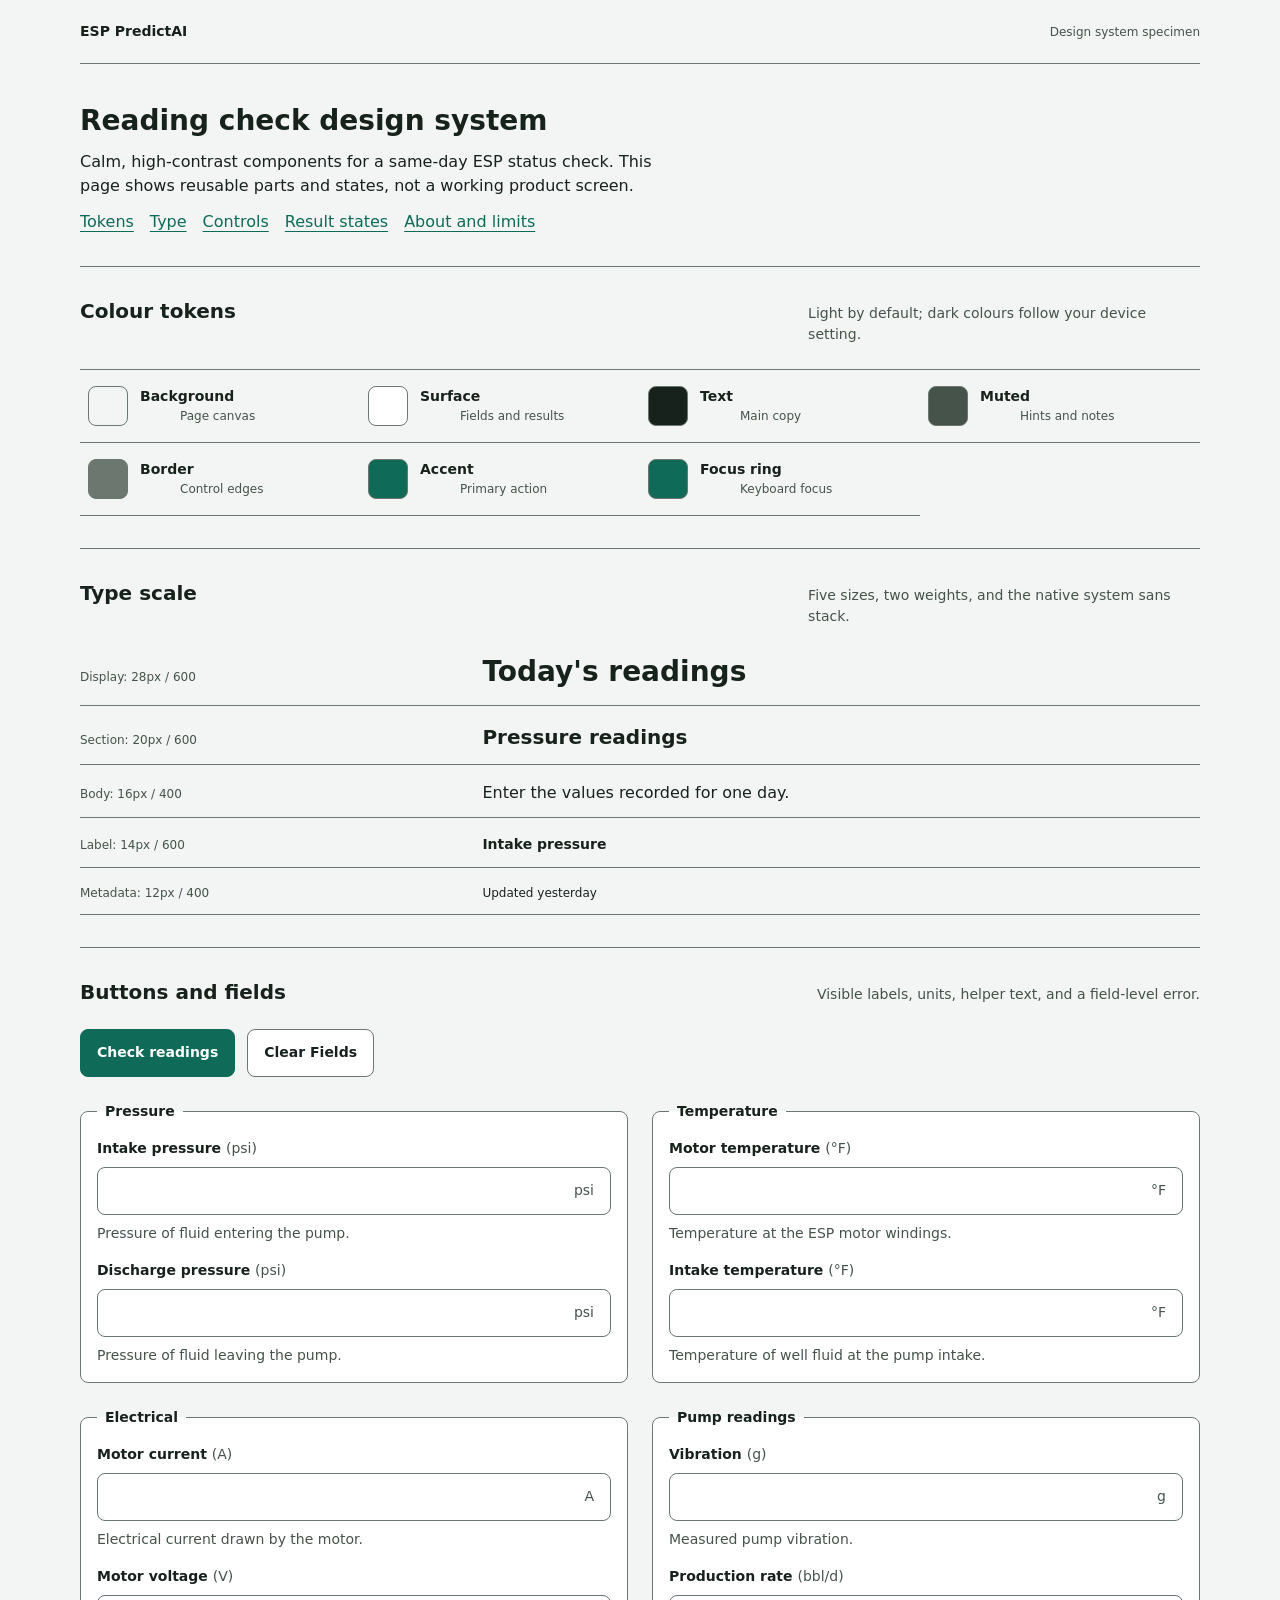
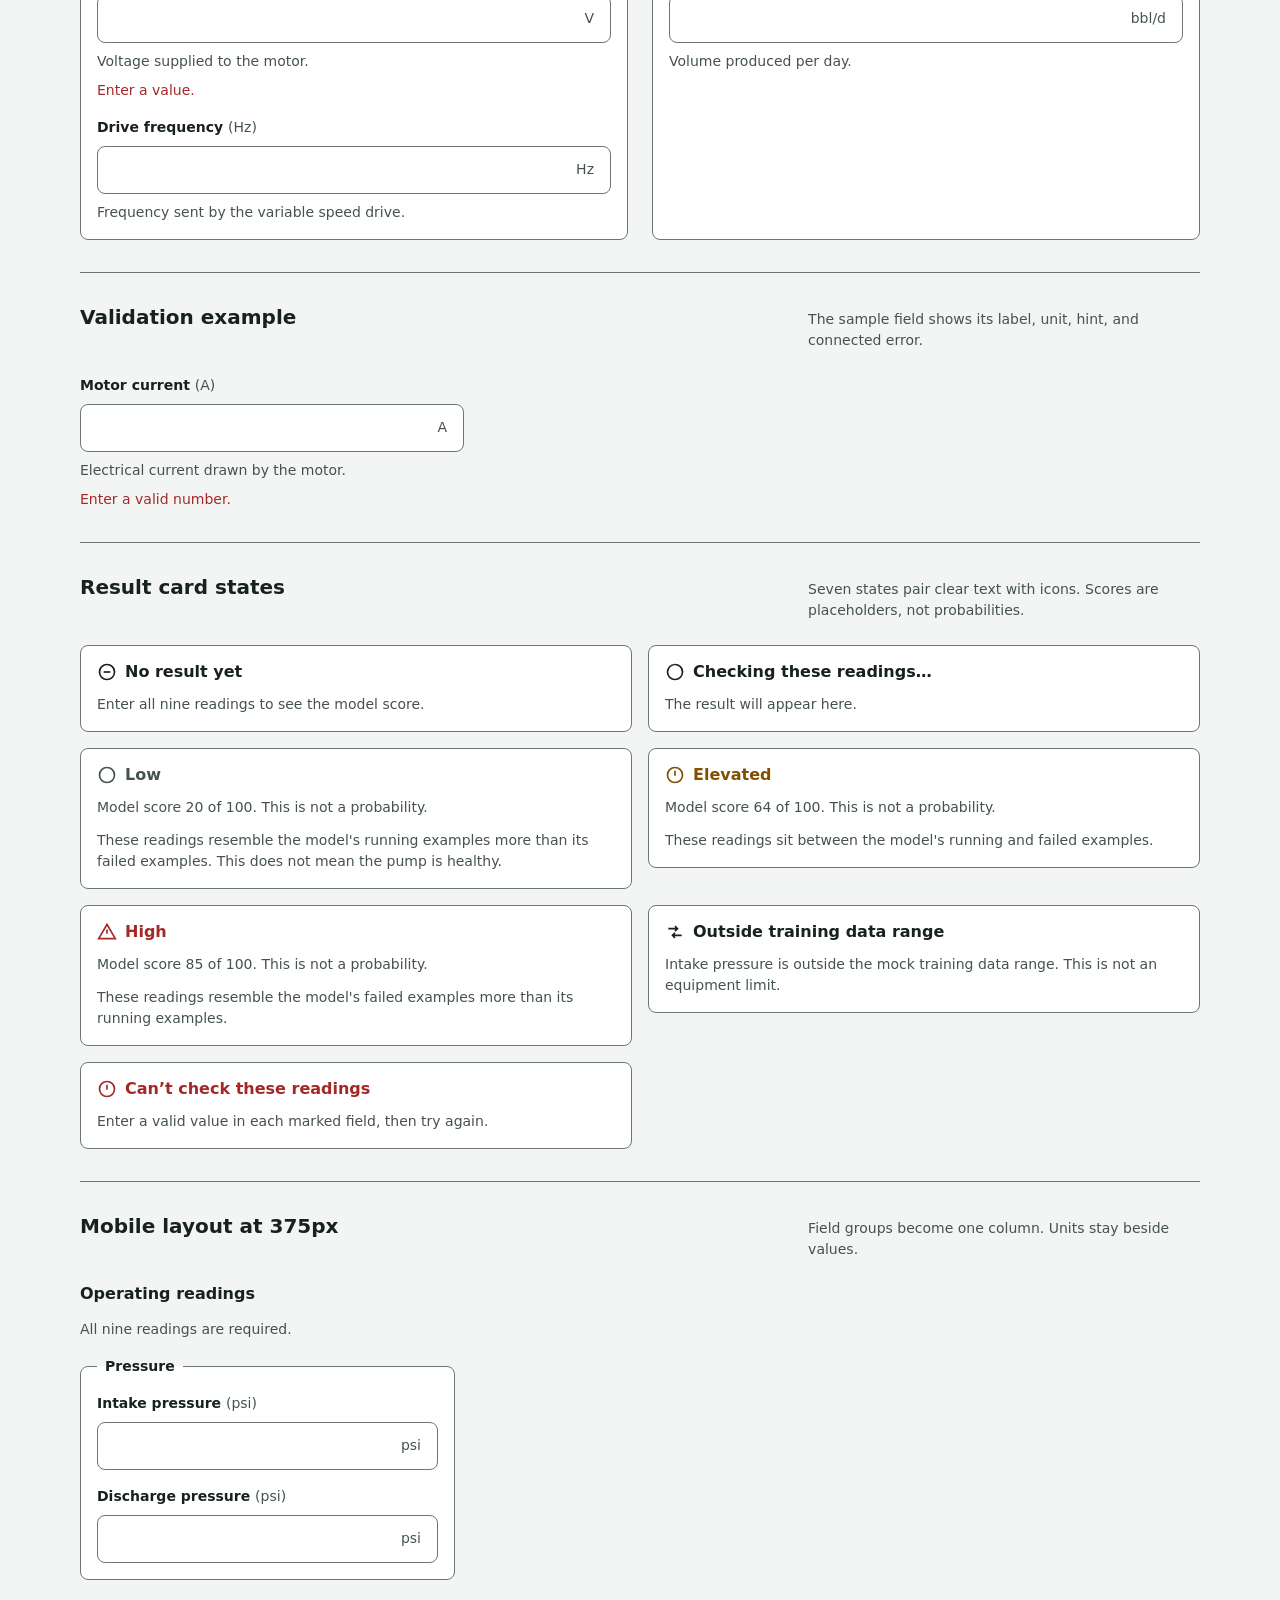
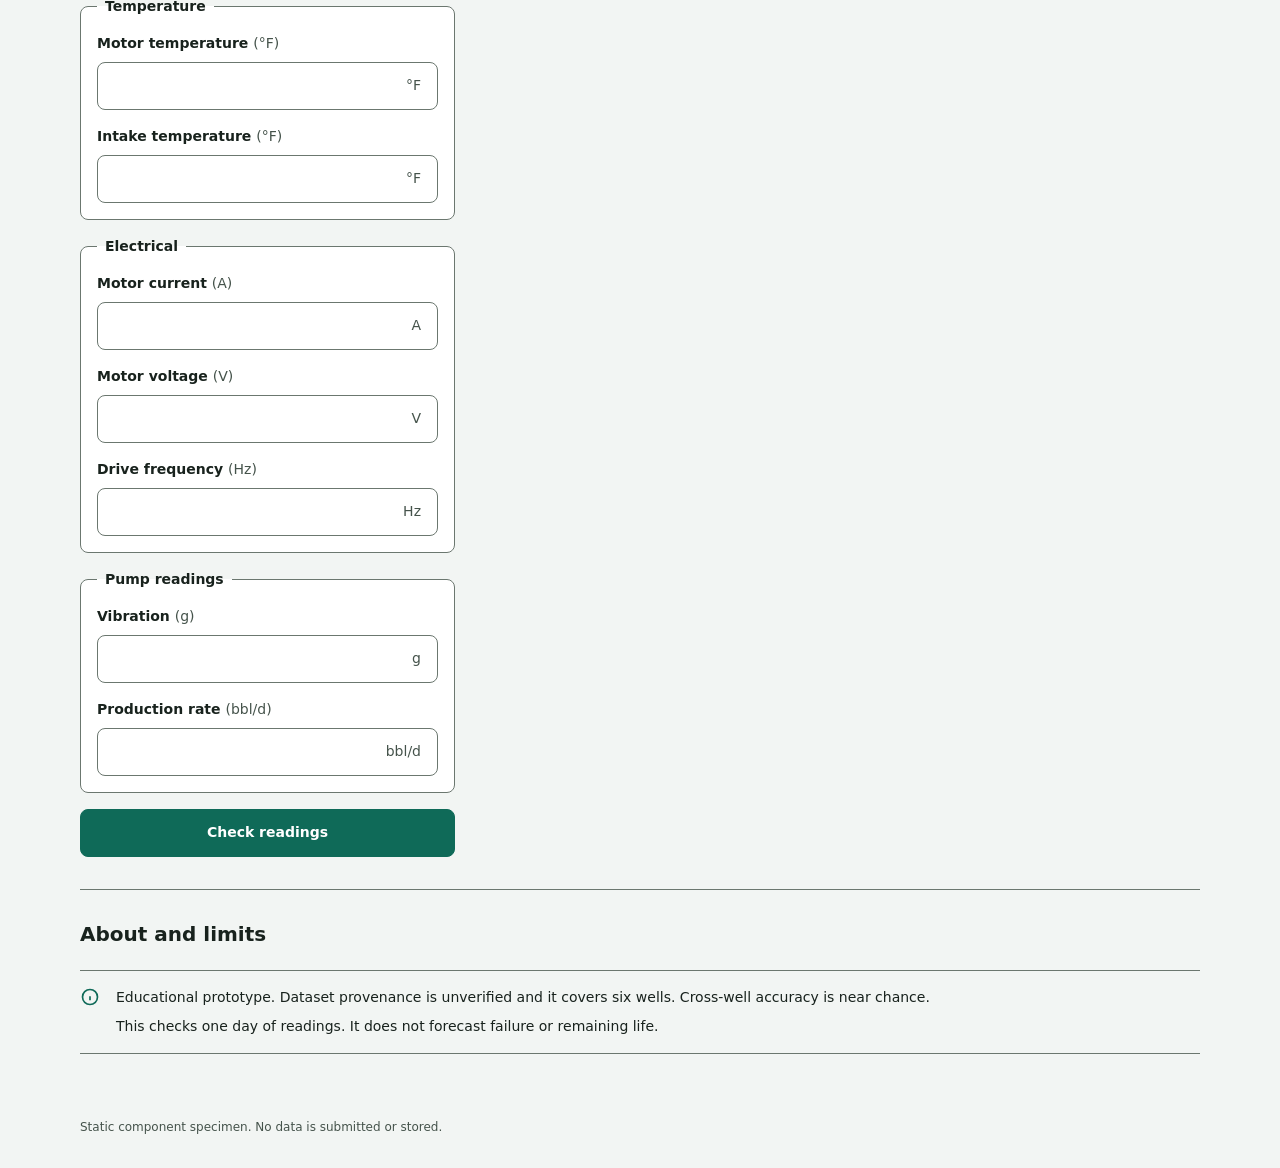
==== commit c0fea35f: "Fix prototype copy and behaviour" ====
--- a/design-system/index.html
+++ b/design-system/index.html
@@ -566,7 +566,7 @@
         <p>Visible labels, units, helper text, and a field-level error.</p>
       </div>
       <div class="button-row" aria-label="Button examples">
-        <button class="button button--primary" type="button">Check Readings</button>
+        <button class="button button--primary" type="button">Check readings</button>
         <button class="button" type="button">Clear Fields</button>
       </div>
 
@@ -673,17 +673,17 @@
         <li><article class="result-state risk--low">
           <div class="state-heading"><svg class="state-icon" viewBox="0 0 24 24" fill="none" stroke="currentColor" stroke-width="2" aria-hidden="true" focusable="false"><circle cx="12" cy="12" r="9"></circle></svg><h3>Low</h3></div>
           <p class="state-copy">Model score 20 of 100. This is not a probability.</p>
-          <p class="state-copy">Preview: scores here are placeholders.</p>
+          <p class="state-copy">These readings resemble the model's running examples more than its failed examples. This does not mean the pump is healthy.</p>
         </article></li>
         <li><article class="result-state risk--elevated">
           <div class="state-heading"><svg class="state-icon" viewBox="0 0 24 24" fill="none" stroke="currentColor" stroke-width="2" aria-hidden="true" focusable="false"><circle cx="12" cy="12" r="9"></circle><path d="M12 7v6"></path><path d="M12 16h.01"></path></svg><h3>Elevated</h3></div>
           <p class="state-copy">Model score 64 of 100. This is not a probability.</p>
-          <p class="state-copy">Preview: scores here are placeholders.</p>
+          <p class="state-copy">These readings sit between the model's running and failed examples.</p>
         </article></li>
         <li><article class="result-state risk--high">
           <div class="state-heading"><svg class="state-icon" viewBox="0 0 24 24" fill="none" stroke="currentColor" stroke-width="2" aria-hidden="true" focusable="false"><path d="M12 3 22 20H2L12 3Z"></path><path d="M12 9v5"></path><path d="M12 17h.01"></path></svg><h3>High</h3></div>
           <p class="state-copy">Model score 85 of 100. This is not a probability.</p>
-          <p class="state-copy">Preview: scores here are placeholders.</p>
+          <p class="state-copy">These readings resemble the model's failed examples more than its running examples.</p>
         </article></li>
         <li><article class="result-state">
           <div class="state-heading"><svg class="state-icon" viewBox="0 0 24 24" fill="none" stroke="currentColor" stroke-width="2" aria-hidden="true" focusable="false"><path d="M4 8h11M12 5l3 3-3 3M20 16H9m3-3-3 3 3 3"></path></svg><h3>Outside training data range</h3></div>
@@ -735,7 +735,7 @@
                 <div class="field"><label for="mobile-production">Production rate <span class="hint">(bbl/d)</span></label><div class="unit-control"><input id="mobile-production" name="mobile_production" type="number" inputmode="decimal" step="any" autocomplete="off" required aria-required="true"><span class="unit" aria-hidden="true">bbl/d</span></div></div>
               </div>
             </fieldset>
-            <button class="button button--primary" type="button">Check Readings</button>
+            <button class="button button--primary" type="button">Check readings</button>
           </div>
         </div>
       </div>
@@ -749,7 +749,7 @@
         <svg viewBox="0 0 24 24" fill="none" stroke="currentColor" stroke-width="2" aria-hidden="true" focusable="false"><circle cx="12" cy="12" r="9"></circle><path d="M12 11v5"></path><path d="M12 8h.01"></path></svg>
         <div>
           <p><strong>Educational prototype.</strong> Dataset provenance is unverified and it covers six wells. Cross-well accuracy is near chance.</p>
-          <p>This check uses readings from one day. It is not a diagnosis or equipment limit.</p>
+          <p>This checks one day of readings. It does not forecast failure or remaining life.</p>
         </div>
       </aside>
     </section>
